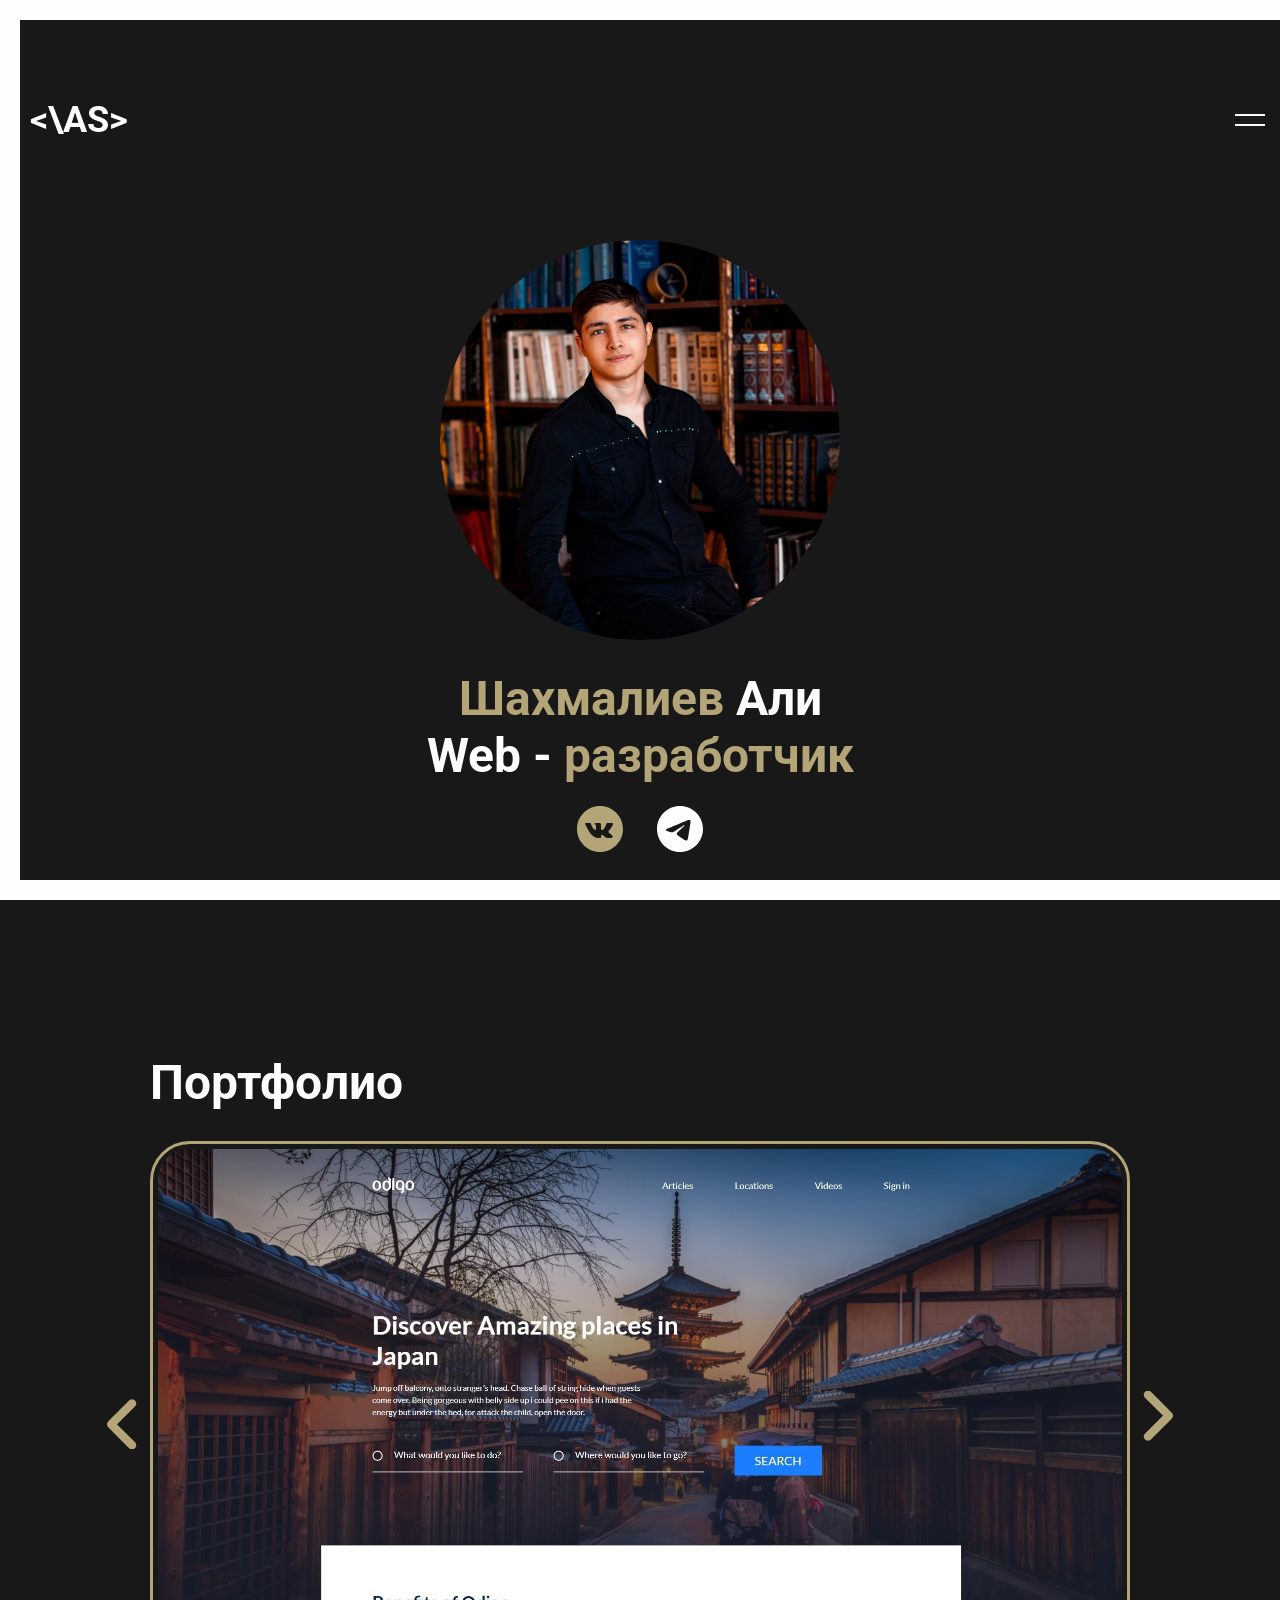
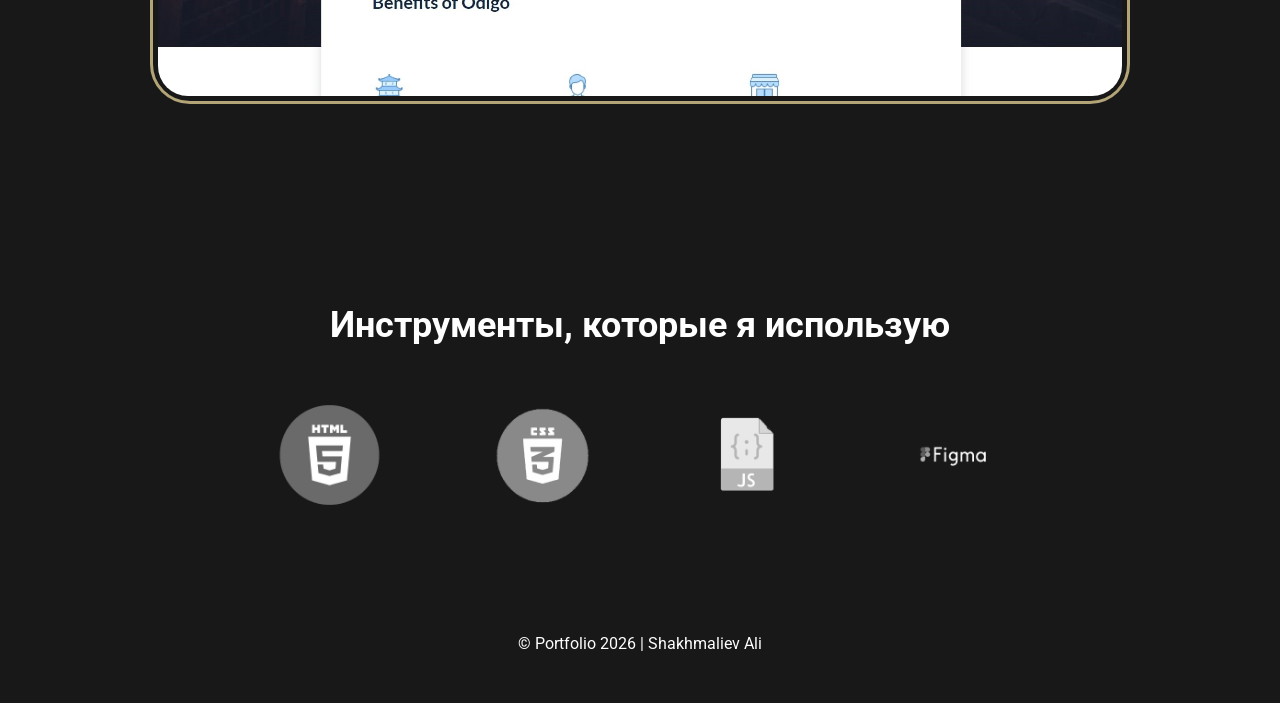
==== index.html @ fecad97c "4 may" ====
<!DOCTYPE html>
<html lang="en">
<head>
    <meta charset="UTF-8">
    <meta http-equiv="X-UA-Compatible" content="IE=edge">
    <meta name="viewport" content="width=device-width, initial-scale=1.0">
    <link rel="preconnect" href="https://fonts.googleapis.com">
    <link rel="preconnect" href="https://fonts.gstatic.com" crossorigin>
    <link href="https://fonts.googleapis.com/css2?family=Roboto:wght@400;500;700;900&display=swap" rel="stylesheet">
    <link rel="stylesheet" href="css/reset.css">
    <link rel="stylesheet" href="css/slick.css">
    <link rel="stylesheet" href="css/style.css">
    <title>Портфолио</title>
</head>
<body>

    <div class="top-line"></div>
    <div class="bottom-line"></div>
    <div class="left-line"></div>

    <header class="header" id="header">
        <div class="container-header">
            <div class="header__inner">
                <div class="logo">
                    <span><\AS></span>
                </div>
                <div class="header__menu-burger">
                    <div class="menu">
                        <ul class="menu__list">
                            <li class="menu__item"><a href="#header" class="menu__link">Главная</a></li>
                            <li class="menu__item"><a href="#portfolio" class="menu__link">Портфолио</a></li>
                            <li class="menu__item"><a href="#tools" class="menu__link">Инструменты</a></li>
                        </ul>
                    </div>
                    <div class="burger">
                        <div class="burger__spans">
                            <span></span>
                            <span></span>
                        </div>
                    </div>
                </div>
            </div>
        </div>
    </header>

    <main>
        <section class="home block" id="home">
            <div class="container">
                <div class="home__inner">
                    <div class="home__photo">
                        <img src="image/my-photo.jpg" alt="">
                    </div>
                    <h1 class="home__name"><span>Шахмалиев</span> Али</h1>
                    <h1 class="home__text">Web - <span>разработчик</span></h1>
                    <div class="home__contacts">
                        <a href="https://vk.com/ali1266" target="_blank" class="home__contacts-img">
                            <img src="image/vk.svg" alt="">
                        </a>
                        <a href="https://t.me/hunter1266" target="_blank" class="home__contacts-img">
                            <img src="image/telegram.svg" alt="">
                        </a>
                    </div>
                </div>
            </div>
        </section>

        <section class="portfolio block" id="portfolio">
            <div class="container">
                <h2 class="portfolio__title title">Портфолио</h2>
                <div class="portfolio__inner">
                    <a href="https://ali1266.github.io/website_1/" target="_blank" class="portfolio__card">
                        <img src="image/1.jpg" alt="">
                    </a>
                    <a href="https://ali1266.github.io/website_10/" target="_blank" class="portfolio__card">
                        <img src="image/2.jpg" alt="">
                    </a>
                    <a href="https://ali1266.github.io/website_9/" target="_blank" class="portfolio__card">
                        <img src="image/3.jpg" alt="">
                    </a>
                    <a href="https://ali1266.github.io/website_8/" target="_blank" class="portfolio__card">
                        <img src="image/4.jpg" alt="">
                    </a>
                    <a href="https://ali1266.github.io/website_7/" target="_blank" class="portfolio__card">
                        <img src="image/5.jpg" alt="">
                    </a>
                    <a href="https://ali1266.github.io/website_11/" target="_blank" class="portfolio__card">
                        <img src="image/6.jpg" alt="">
                    </a>
                    <a href="https://ali1266.github.io/website_2/" target="_blank" class="portfolio__card">
                        <img src="image/7.jpg" alt="">
                    </a>
                    <a href="https://ali1266.github.io/website_3/" target="_blank" class="portfolio__card">
                        <img src="image/8.jpg" alt="">
                    </a>
                </div>
            </div>
        </section>

        <section class="tools" id="tools">
            <div class="container">
                <div class="tools__inner">
                    <h2 class="tools__title">Инструменты, которые я использую</h2>
                    <div class="tools__items">
                        <img src="image/html.png" alt="">
                        <img src="image/css.png" alt="">
                        <img src="image/js.png" alt="">
                        <img src="image/figma.png" alt="">
                        <img src="image/vscode.png" alt="">
                    </div>
                </div>
            </div>
        </section>
    </main>
    
    <footer class="footer">
        <div class="container">
            <p class="footer__text">
                © Portfolio <span class="year"></span> | Shakhmaliev Ali
            </p>
        </div>
    </footer>
    
    <script src="https://ajax.googleapis.com/ajax/libs/jquery/3.6.4/jquery.min.js"></script>
    <script src="js/slick.min.js"></script>
    <script src="js/script.js"></script>
</body>
</html>
---- css/style.css ----
:root{
    --background-color: #181818;
    --color: #fefefe;
    --color-hover: #b3a577;
}

body::-webkit-scrollbar {
    width: 20px;               /* ширина всей полосы прокрутки */
  }
  
body::-webkit-scrollbar-track {
    background: var(--color);        /* цвет зоны отслеживания */
}

body::-webkit-scrollbar-thumb {
    background-color: var(--background-color);    /* цвет бегунка */
    border-radius: 20px;       /* округлось бегунка */
    border: 9px solid var(--color);      /* отступ вокруг бегунка */
    border-top: 20px solid var(--color);
    border-bottom: 20px solid var(--color);
}

body{
    font-family: 'Roboto', sans-serif;
    background-color: var(--background-color);
    color: var(--color);
}

a{
    color: inherit;
}

.container{
    max-width: 1000px;
    padding: 0 10px;
    margin: 0 auto;
}

.container-header{
    max-width: 1670px;
    padding: 0 10px;
    margin: 0 auto;
}

.top-line{
    position: fixed;
    width: 100%;
    height: 20px;
    background-color: var(--color);
    top: 0;
    z-index: 999;
}

.bottom-line{
    position: fixed;
    width: 100%;
    height: 20px;
    background-color: var(--color);
    bottom: 0;
    z-index: 999;
}

.left-line{
    position: fixed;
    width: 20px;
    height: 100%;
    background-color: var(--color);
    left: 0;
    z-index: 999;
}

.header{
    padding-top: 80px;
}

.header__inner{
    position: fixed;
    display: flex;
    justify-content: space-between;
    align-items: center;
    width: 100%;
    max-width: inherit;
}

.logo span{
    font-size: 36px;
    font-weight: bold;
    color: var(--color);
    cursor: pointer;
    padding: 20px;
    transition: all .3s;
}

.logo span:hover{
    color: var(--color-hover);
}

.header__menu-burger{
    display: flex;
    align-items: center;
}

.menu{
    overflow: hidden;
}

.menu__list{
    display: flex;
    align-items: center;
    transition: all .3s;
    transform: translateX(100%);
}

.menu .menu__list-active{
    visibility: visible;
    transform: translateX(0);
}

.menu__link{
    font-size: 20px;
    text-transform: uppercase;
    font-weight: bold;
    transition: all .3s;
    padding: 20px 15px;
}

.menu__link:hover {
    color: var(--color-hover);
}

.active {
    color: var(--color-hover);
}

.burger{
    padding: 34px 25px;
    cursor: pointer;
}

.burger:hover span{
    background-color: var(--color-hover);
}

.burger-line-first{
    transform: translate(6px, -5px) rotate(45deg);
    transform-origin: left top;
    background-color: var(--color-hover)!important;
}

.burger-line-last{
    transform: translate(-3px, -16px) rotate(-45deg); 
    transform-origin: right bottom;
    background-color: var(--color-hover)!important;
}

.burger__spans{
    display: flex;
    flex-direction: column;
    justify-content: space-between;
    width: 30px;
    height: 12px;
}

.burger span{
    display: block;
    width: 30px;
    height: 2px;
    background-color: var(--color);
    transition: all .3s;
}

.home__inner{
    display: flex;
    flex-direction: column;
    align-items: center;
}

.home__photo{
    margin-top: 160px;
    margin-bottom: 30px;
    width: 400px;
    height: 400px;
    overflow: hidden;
    border-radius: 50%;
}

.home__photo img{
    width: 400px;
    height: 400px;
    border-radius: 50%;
    object-fit: cover;
    transition: all .3s;
}

.home__photo img:hover{
    transform: scale(1.1);
}

.home__name{
    font-size: 48px;
    font-weight: bold;
}

.home__text{
    font-size: 48px;
    font-weight: bold;
}

.home__text span,
.home__name span{
    color: var(--color-hover);
}

.home__contacts{
    display: flex;
    gap: 30px;
    margin-top: 20px;
}

.portfolio{
    padding-top: 200px;
}

.title{
    font-size: 48px;
    font-weight: 700;
    margin-bottom: 30px;
    color: var(--color);
}

.portfolio__inner{
    display: flex;
    flex-wrap: wrap;
    border: solid 3px var(--color-hover);
    border-radius: 40px;
    padding: 5px;
}

.portfolio__card{
    border-radius: 30px;
    overflow: hidden;
}

.slick-dots{
    font-size: 0;
}

.slick-arrow{
    font-size: 0;
}

.portfolio__inner .slick-next{
    position: absolute;
    right: -50px;
    top: 45%;
    transform: translateY(-50%);
    transform: rotate(-90deg);
    background: url(../image/arrow.svg);
    background-repeat: no-repeat;
    width: 58px;
    height: 50px;
}

.portfolio__inner .slick-prev{
    position: absolute;
    left: -50px;
    top: 45%;
    transform: translateY(-50%);
    transform: rotate(90deg);
    background: url(../image/arrow.svg);
    background-repeat: no-repeat;
    width: 58px;
    height: 50px;
}

.tools{
    padding-top: 200px;
    padding-bottom: 100px;
}

.tools__inner{
    display: flex;
    flex-direction: column;
    align-items: center;
}

.tools__title{
    font-size: 36px;
    font-weight: 700;
    margin-bottom: 30px;
    color: var(--color);
}

.tools__items{
    max-width: 828px;
}

.tools__items img{
    max-width: 207px;
    filter: grayscale(1);
    transition: all .8s;
}

.tools__items img:hover{
    filter: grayscale(0);
}

.footer{
    padding-bottom: 50px;
    margin: 0 a;
}

.footer__text{
    text-align: center;
}
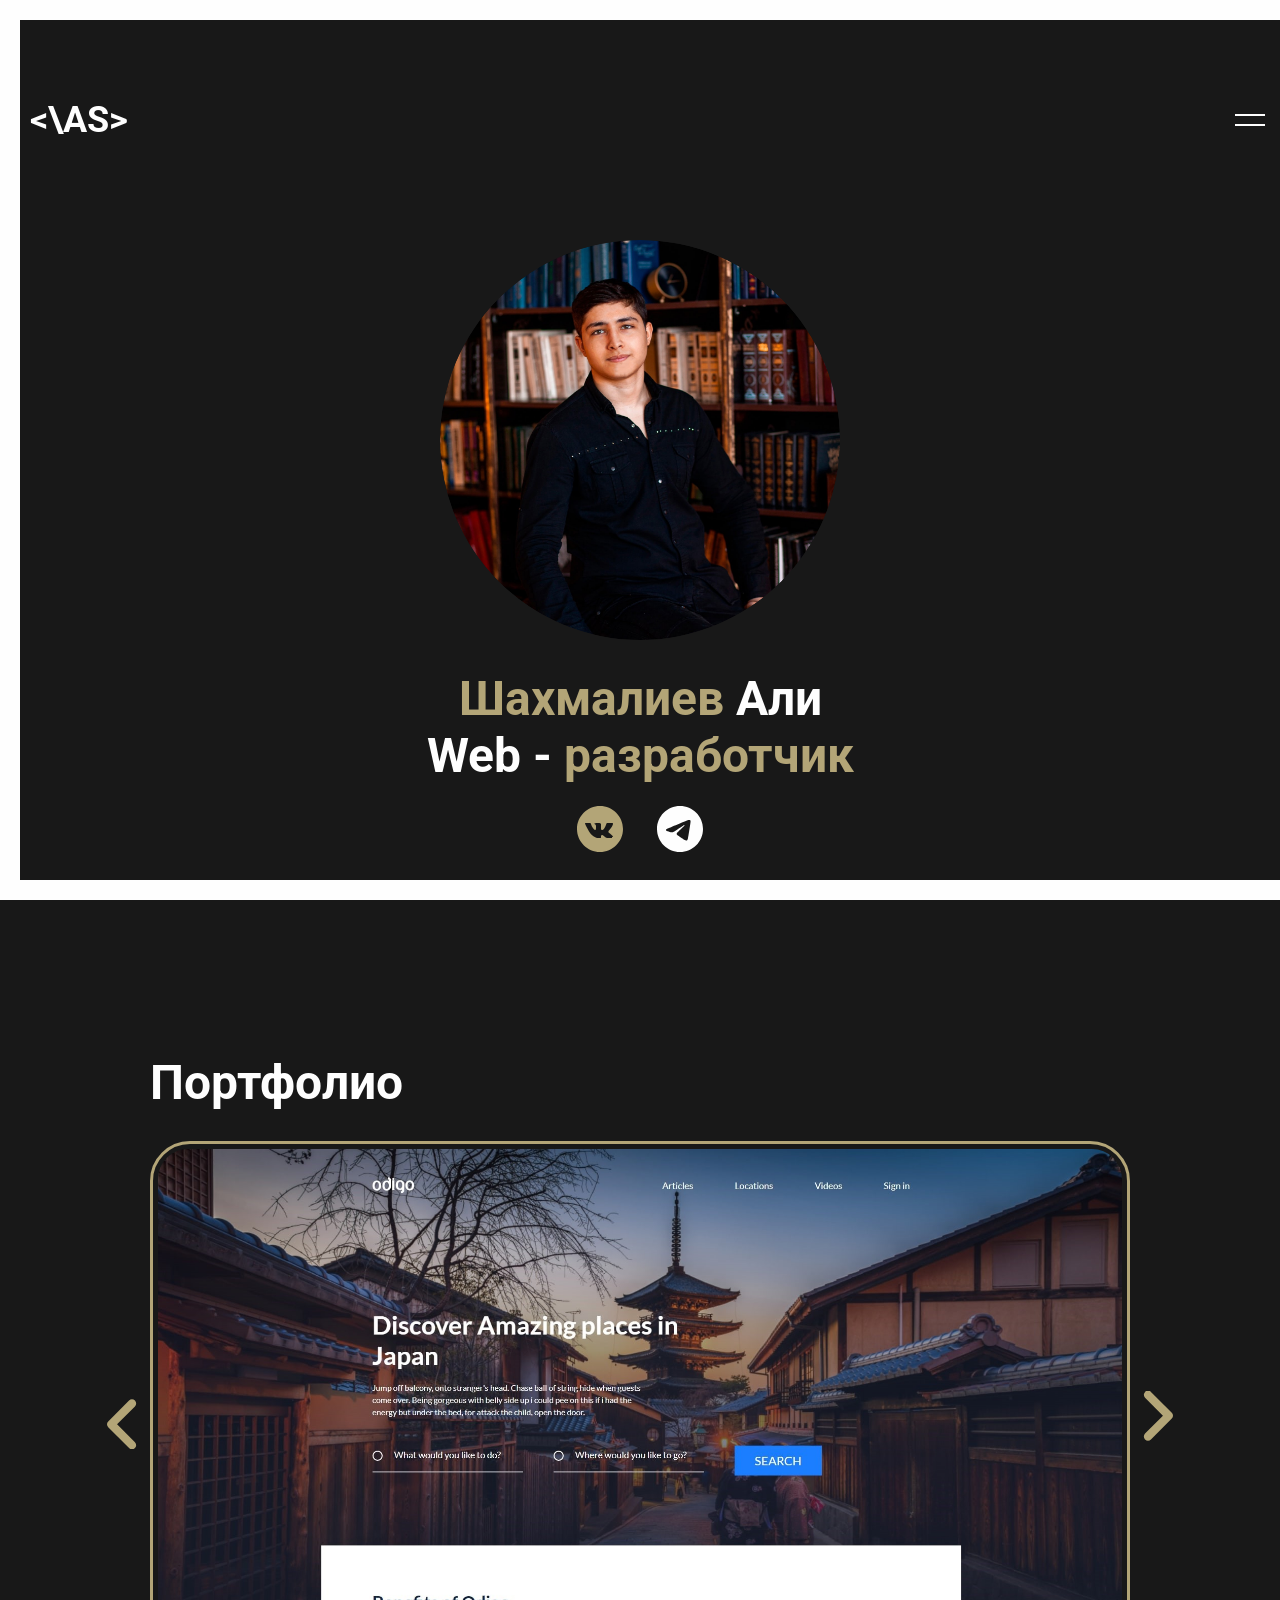
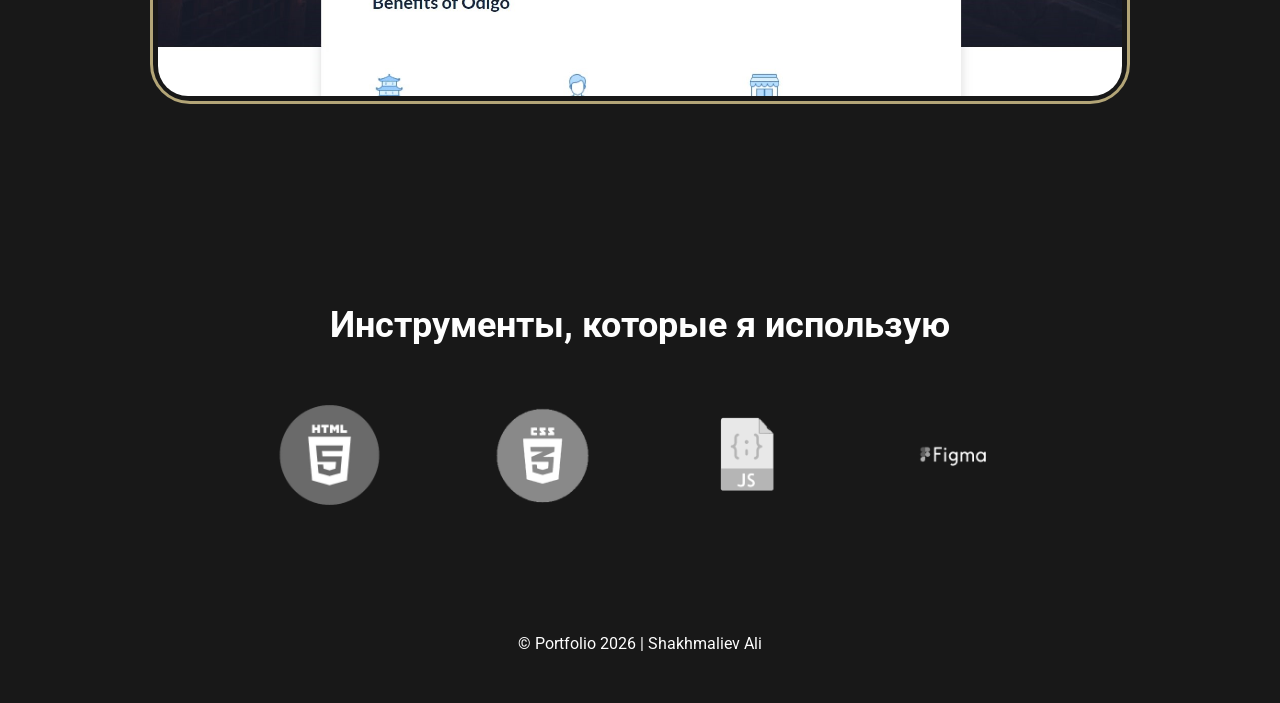
==== commit 78221265: "-_-" ====
--- a/index.html
+++ b/index.html
@@ -27,7 +27,7 @@
                 <div class="header__menu-burger">
                     <div class="menu">
                         <ul class="menu__list">
-                            <li class="menu__item"><a href="#header" class="menu__link">Главная</a></li>
+                            <li class="menu__item"><a href="#home" class="menu__link">Главная</a></li>
                             <li class="menu__item"><a href="#portfolio" class="menu__link">Портфолио</a></li>
                             <li class="menu__item"><a href="#tools" class="menu__link">Инструменты</a></li>
                         </ul>
--- a/css/style.css
+++ b/css/style.css
@@ -80,6 +80,7 @@
     align-items: center;
     width: 100%;
     max-width: inherit;
+    z-index: 999;
 }
 
 .logo span{
@@ -292,7 +293,7 @@
 }
 
 .tools__items{
-    max-width: 828px;
+    max-width: calc(207px * 4);
 }
 
 .tools__items img{
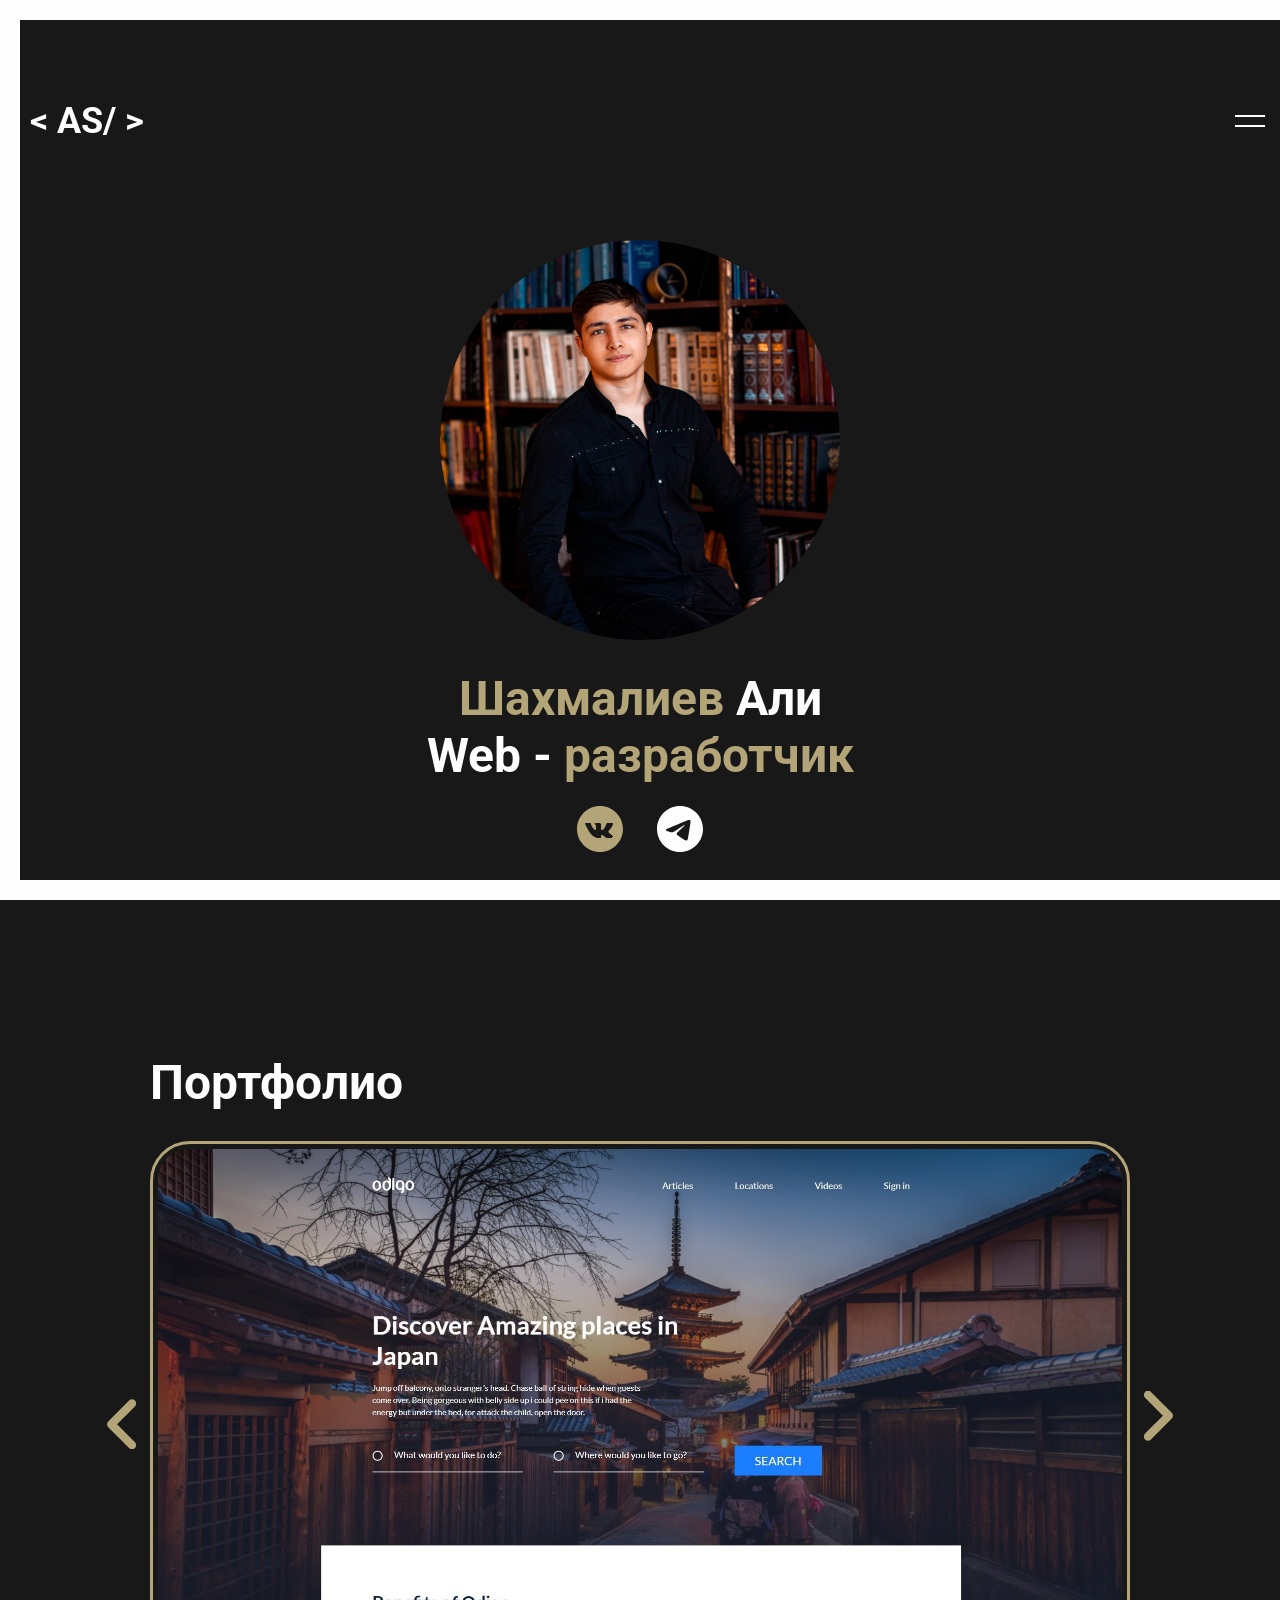
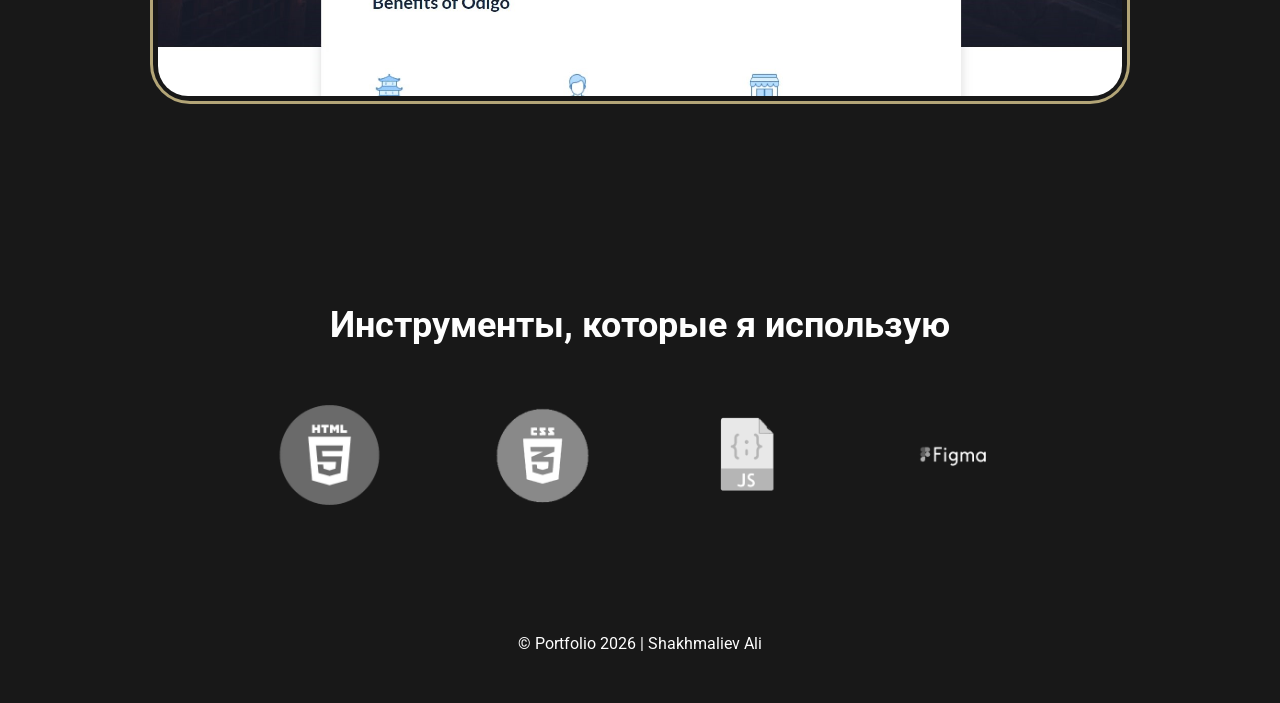
==== commit 3315d77b: "-_-" ====
--- a/index.html
+++ b/index.html
@@ -22,7 +22,7 @@
         <div class="container-header">
             <div class="header__inner">
                 <div class="logo">
-                    <span><\AS></span>
+                    <a href="#header">< AS/ ></AS></a>
                 </div>
                 <div class="header__menu-burger">
                     <div class="menu">
--- a/css/style.css
+++ b/css/style.css
@@ -83,7 +83,7 @@
     z-index: 999;
 }
 
-.logo span{
+.logo{
     font-size: 36px;
     font-weight: bold;
     color: var(--color);
@@ -92,7 +92,7 @@
     transition: all .3s;
 }
 
-.logo span:hover{
+.logo:hover{
     color: var(--color-hover);
 }
 
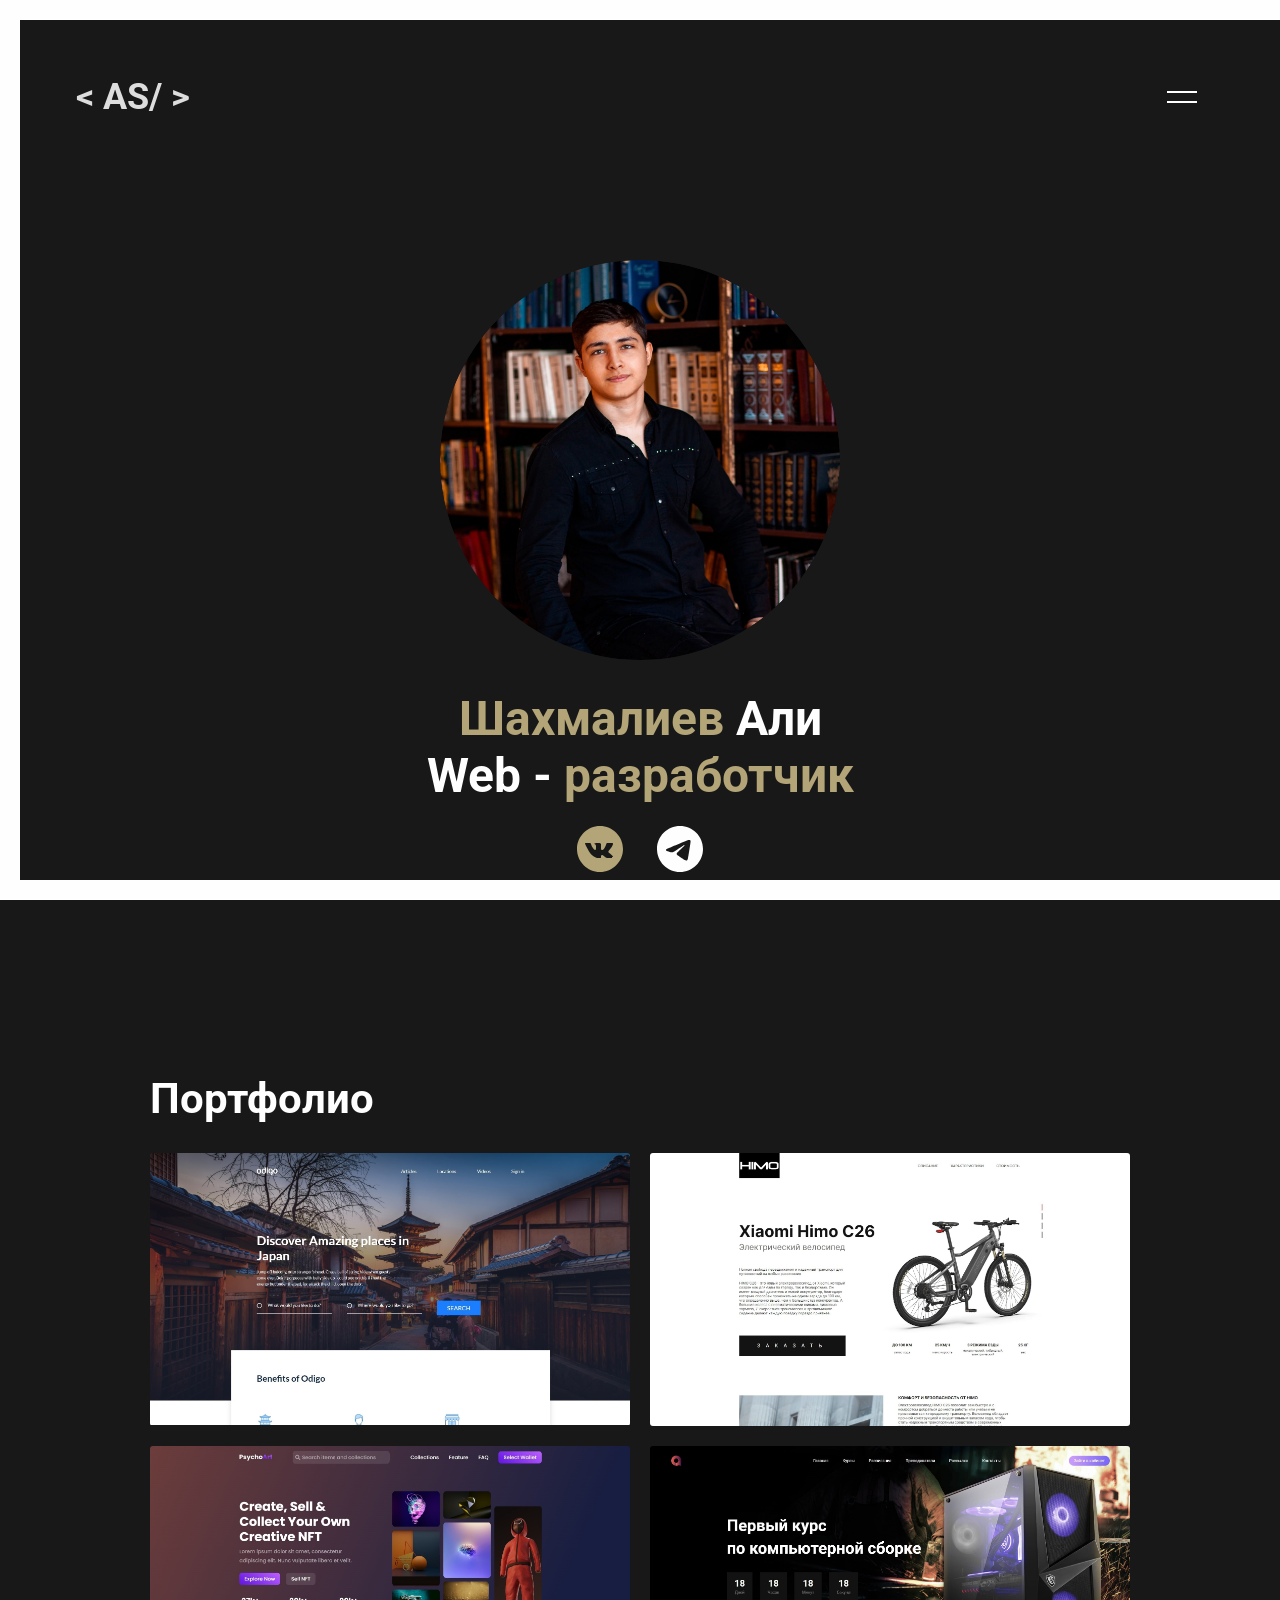
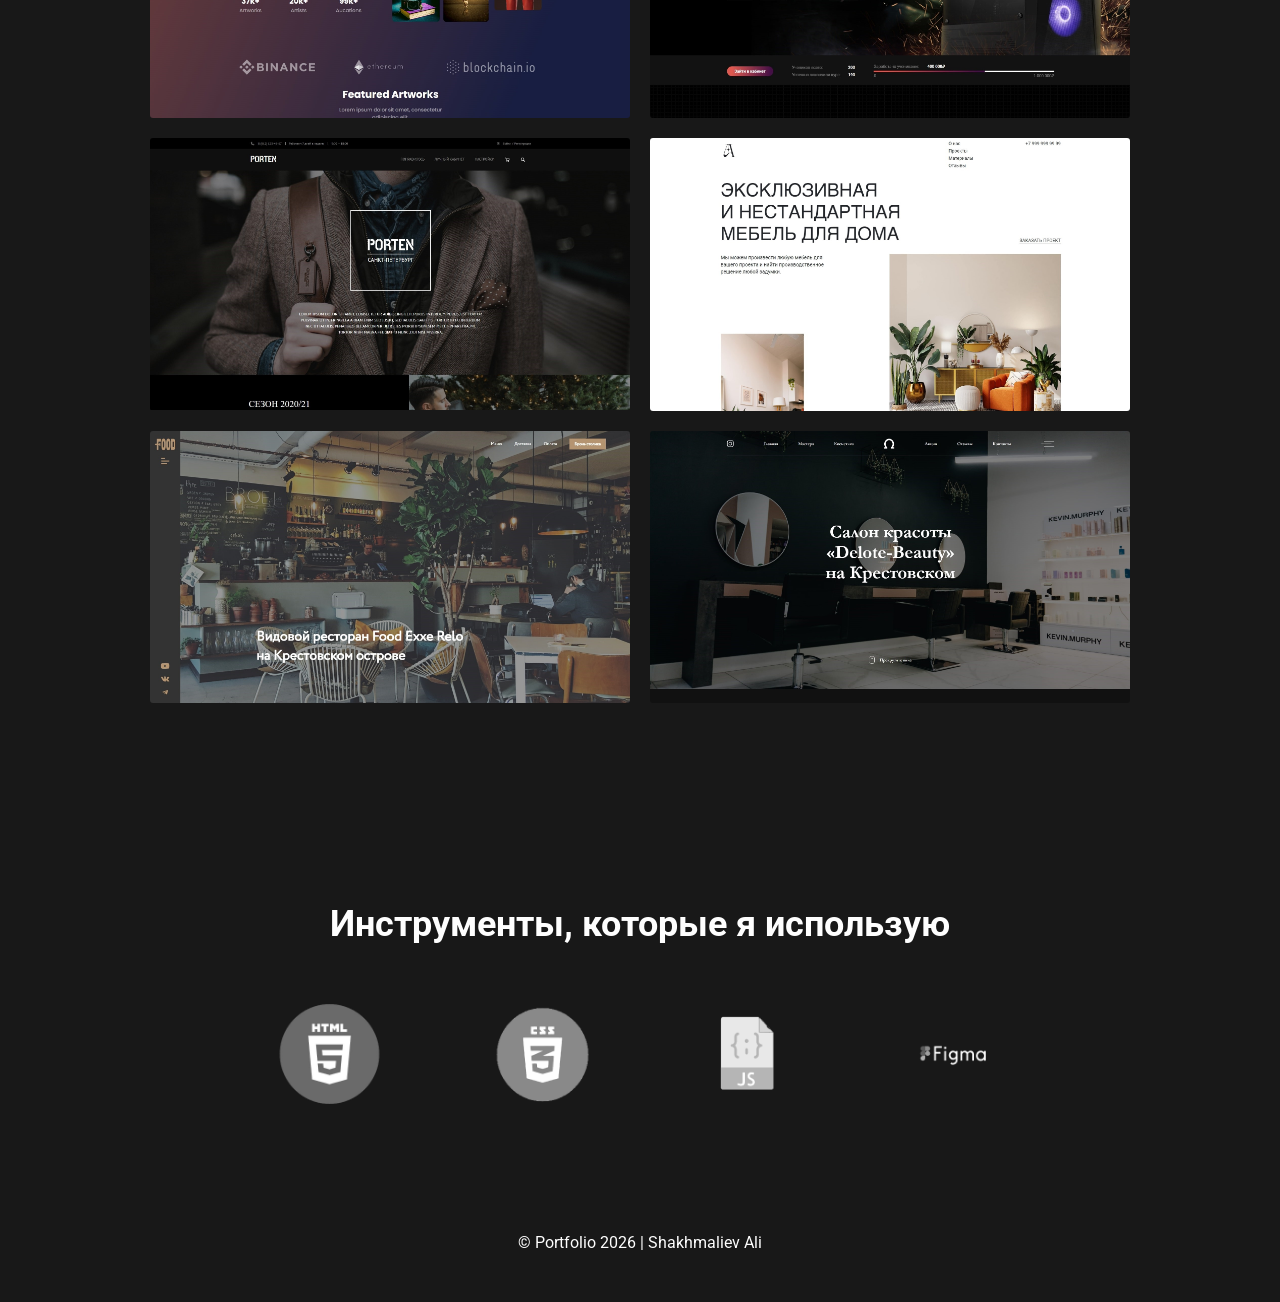
==== commit ce230fd6: "-_-" ====
--- a/index.html
+++ b/index.html
@@ -19,24 +19,22 @@
     <div class="left-line"></div>
 
     <header class="header" id="header">
-        <div class="container-header">
-            <div class="header__inner">
-                <div class="logo">
-                    <a href="#header">< AS/ ></AS></a>
+        <div class="header__inner">
+            <div class="logo">
+                <a href="#header">< AS/ ></AS></a>
+            </div>
+            <div class="header__menu-burger">
+                <div class="menu">
+                    <ul class="menu__list">
+                        <li class="menu__item"><a href="#home" class="menu__link">Главная</a></li>
+                        <li class="menu__item"><a href="#portfolio" class="menu__link">Портфолио</a></li>
+                        <li class="menu__item"><a href="#tools" class="menu__link">Инструменты</a></li>
+                    </ul>
                 </div>
-                <div class="header__menu-burger">
-                    <div class="menu">
-                        <ul class="menu__list">
-                            <li class="menu__item"><a href="#home" class="menu__link">Главная</a></li>
-                            <li class="menu__item"><a href="#portfolio" class="menu__link">Портфолио</a></li>
-                            <li class="menu__item"><a href="#tools" class="menu__link">Инструменты</a></li>
-                        </ul>
-                    </div>
-                    <div class="burger">
-                        <div class="burger__spans">
-                            <span></span>
-                            <span></span>
-                        </div>
+                <div class="burger">
+                    <div class="burger__spans">
+                        <span></span>
+                        <span></span>
                     </div>
                 </div>
             </div>
--- a/css/style.css
+++ b/css/style.css
@@ -36,12 +36,6 @@
     margin: 0 auto;
 }
 
-.container-header{
-    max-width: 1670px;
-    padding: 0 10px;
-    margin: 0 auto;
-}
-
 .top-line{
     position: fixed;
     width: 100%;
@@ -69,27 +63,24 @@
     z-index: 999;
 }
 
-.header{
-    padding-top: 80px;
-}
-
 .header__inner{
     position: fixed;
     display: flex;
     justify-content: space-between;
     align-items: center;
+    z-index: 999;
     width: 100%;
-    max-width: inherit;
-    z-index: 999;
+    padding: 4% 4% 0 4%;
 }
 
 .logo{
     font-size: 36px;
     font-weight: bold;
-    color: var(--color);
+    color: #dddddd;
     cursor: pointer;
-    padding: 20px;
-    transition: all .3s;
+    padding: 25px;
+    transition: all .3s;
+    white-space: nowrap;
 }
 
 .logo:hover{
@@ -123,6 +114,7 @@
     font-weight: bold;
     transition: all .3s;
     padding: 20px 15px;
+    display: block;
 }
 
 .menu__link:hover {
@@ -134,8 +126,11 @@
 }
 
 .burger{
+    position: relative;
     padding: 34px 25px;
     cursor: pointer;
+    margin-right: 7px;
+    z-index: 999;
 }
 
 .burger:hover span{
@@ -177,7 +172,7 @@
 }
 
 .home__photo{
-    margin-top: 160px;
+    margin-top: 260px;
     margin-bottom: 30px;
     width: 400px;
     height: 400px;
@@ -197,14 +192,10 @@
     transform: scale(1.1);
 }
 
-.home__name{
+.home__name,
+.home__text{
+    font-weight: bold;
     font-size: 48px;
-    font-weight: bold;
-}
-
-.home__text{
-    font-size: 48px;
-    font-weight: bold;
 }
 
 .home__text span,
@@ -223,23 +214,35 @@
 }
 
 .title{
-    font-size: 48px;
+    font-size: 42px;
     font-weight: 700;
     margin-bottom: 30px;
     color: var(--color);
 }
 
 .portfolio__inner{
-    display: flex;
-    flex-wrap: wrap;
-    border: solid 3px var(--color-hover);
-    border-radius: 40px;
-    padding: 5px;
+    display: grid;
+    grid-template-columns: repeat(auto-fit, minmax(340px, 1fr));
+    gap: 20px;
 }
 
 .portfolio__card{
-    border-radius: 30px;
+    position: relative;
+    border-radius: 3px;
     overflow: hidden;
+}
+
+.portfolio__card:hover .portfolio__card::before{
+    width: 90%;
+}
+
+.portfolio__card img{
+    transition: transform 3s;
+}
+
+.portfolio__card:hover img{
+    transform: scale(1.2) rotate(5deg);
+    filter: blur(1px);
 }
 
 .slick-dots{
@@ -248,30 +251,6 @@
 
 .slick-arrow{
     font-size: 0;
-}
-
-.portfolio__inner .slick-next{
-    position: absolute;
-    right: -50px;
-    top: 45%;
-    transform: translateY(-50%);
-    transform: rotate(-90deg);
-    background: url(../image/arrow.svg);
-    background-repeat: no-repeat;
-    width: 58px;
-    height: 50px;
-}
-
-.portfolio__inner .slick-prev{
-    position: absolute;
-    left: -50px;
-    top: 45%;
-    transform: translateY(-50%);
-    transform: rotate(90deg);
-    background: url(../image/arrow.svg);
-    background-repeat: no-repeat;
-    width: 58px;
-    height: 50px;
 }
 
 .tools{
@@ -290,6 +269,7 @@
     font-weight: 700;
     margin-bottom: 30px;
     color: var(--color);
+    text-align: center;
 }
 
 .tools__items{
@@ -313,4 +293,89 @@
 
 .footer__text{
     text-align: center;
+}
+
+@media (max-width: 1120px){
+    .top-line,
+    .bottom-line,
+    .left-line{
+        display: none;
+    }
+    .header__inner{
+        padding: 0;
+    }
+    .footer{
+        padding-bottom: 20px;
+    }
+    .home__photo{
+        margin-top: 160px;
+    }
+    .portfolio,
+    .tools{
+        padding-top: 120px;
+    }
+}
+
+@media (max-width: 828px){
+    .tools__items{
+        max-width: calc(207px * 3);
+    }
+    .burger{
+        margin-left: 100px;
+    }
+    .menu__list{
+        position: absolute;
+        display: flex;
+        flex-direction: column;
+        transition: all .2s;
+        height: 100vh;
+        width: 100%;
+        background-color: var(--color);
+        color: var(--background-color);
+        align-items: flex-start;
+        top: 0;
+        padding-top: 100px;
+    }
+    .menu{
+        overflow: visible;
+    }
+    .menu__link{
+        padding-right: 100px;
+    }
+}
+
+@media (max-width: 621px){
+    .tools__items{
+        max-width: calc(207px * 2);
+    }
+    .home__photo img,
+    .home__photo{
+        width: 280px;
+        height: 280px;
+    }
+    .portfolio__inner{
+        grid-template-columns: repeat(auto-fit, minmax(300px, 1fr));
+    }
+    .home__name, .home__text{
+        font-size: 33px;
+    }
+    .home__contacts-img{
+        width: 40px;
+    }
+    .title{
+        font-size: 30px;
+    }
+    .tools__title{
+        font-size: 24px;
+    }
+}
+
+@media (max-width: 414px){
+    .tools__items{
+        max-width: 300px;
+    }
+    .logo{
+        font-size: 32px;
+        padding: 15px;
+    }
 }
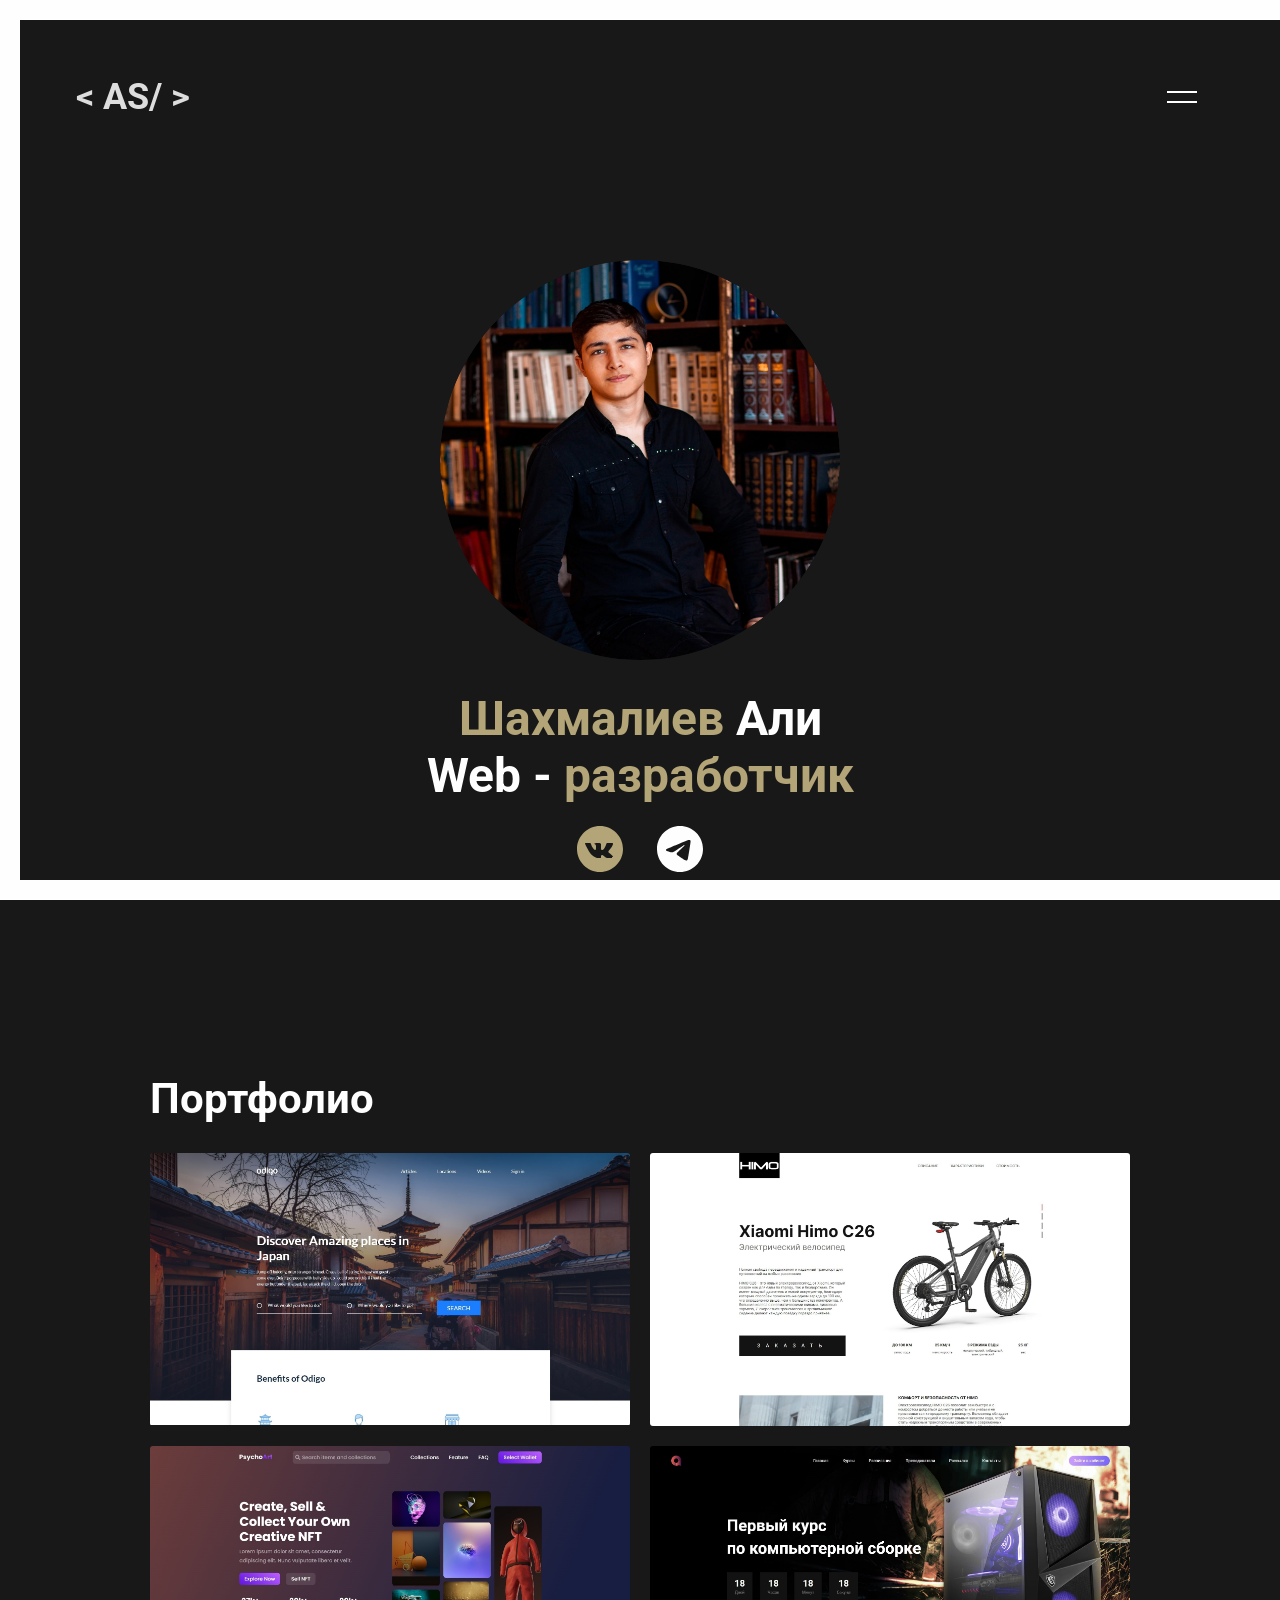
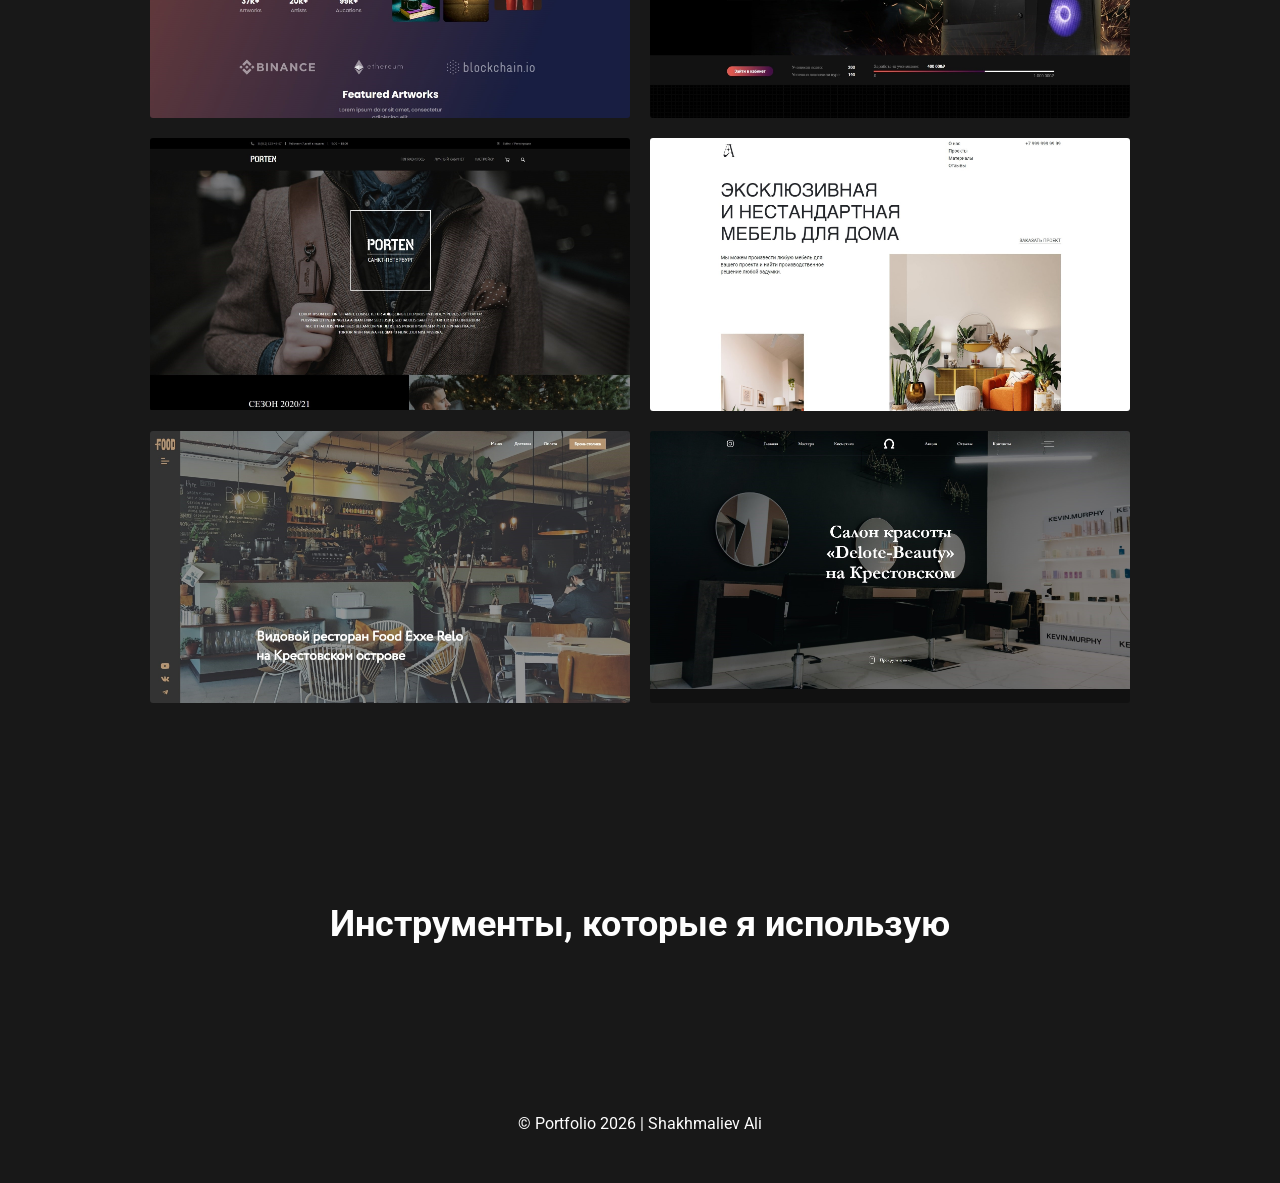
==== commit 2887b57c: "Update index.html" ====
--- a/index.html
+++ b/index.html
@@ -81,7 +81,7 @@
                     <a href="https://ali1266.github.io/website_7/" target="_blank" class="portfolio__card">
                         <img src="image/5.jpg" alt="">
                     </a>
-                    <a href="https://ali1266.github.io/website_11/" target="_blank" class="portfolio__card">
+                    <a href="https://ali1266.github.io/website_4/" target="_blank" class="portfolio__card">
                         <img src="image/6.jpg" alt="">
                     </a>
                     <a href="https://ali1266.github.io/website_2/" target="_blank" class="portfolio__card">
@@ -122,4 +122,4 @@
     <script src="js/slick.min.js"></script>
     <script src="js/script.js"></script>
 </body>
-</html>+</html>
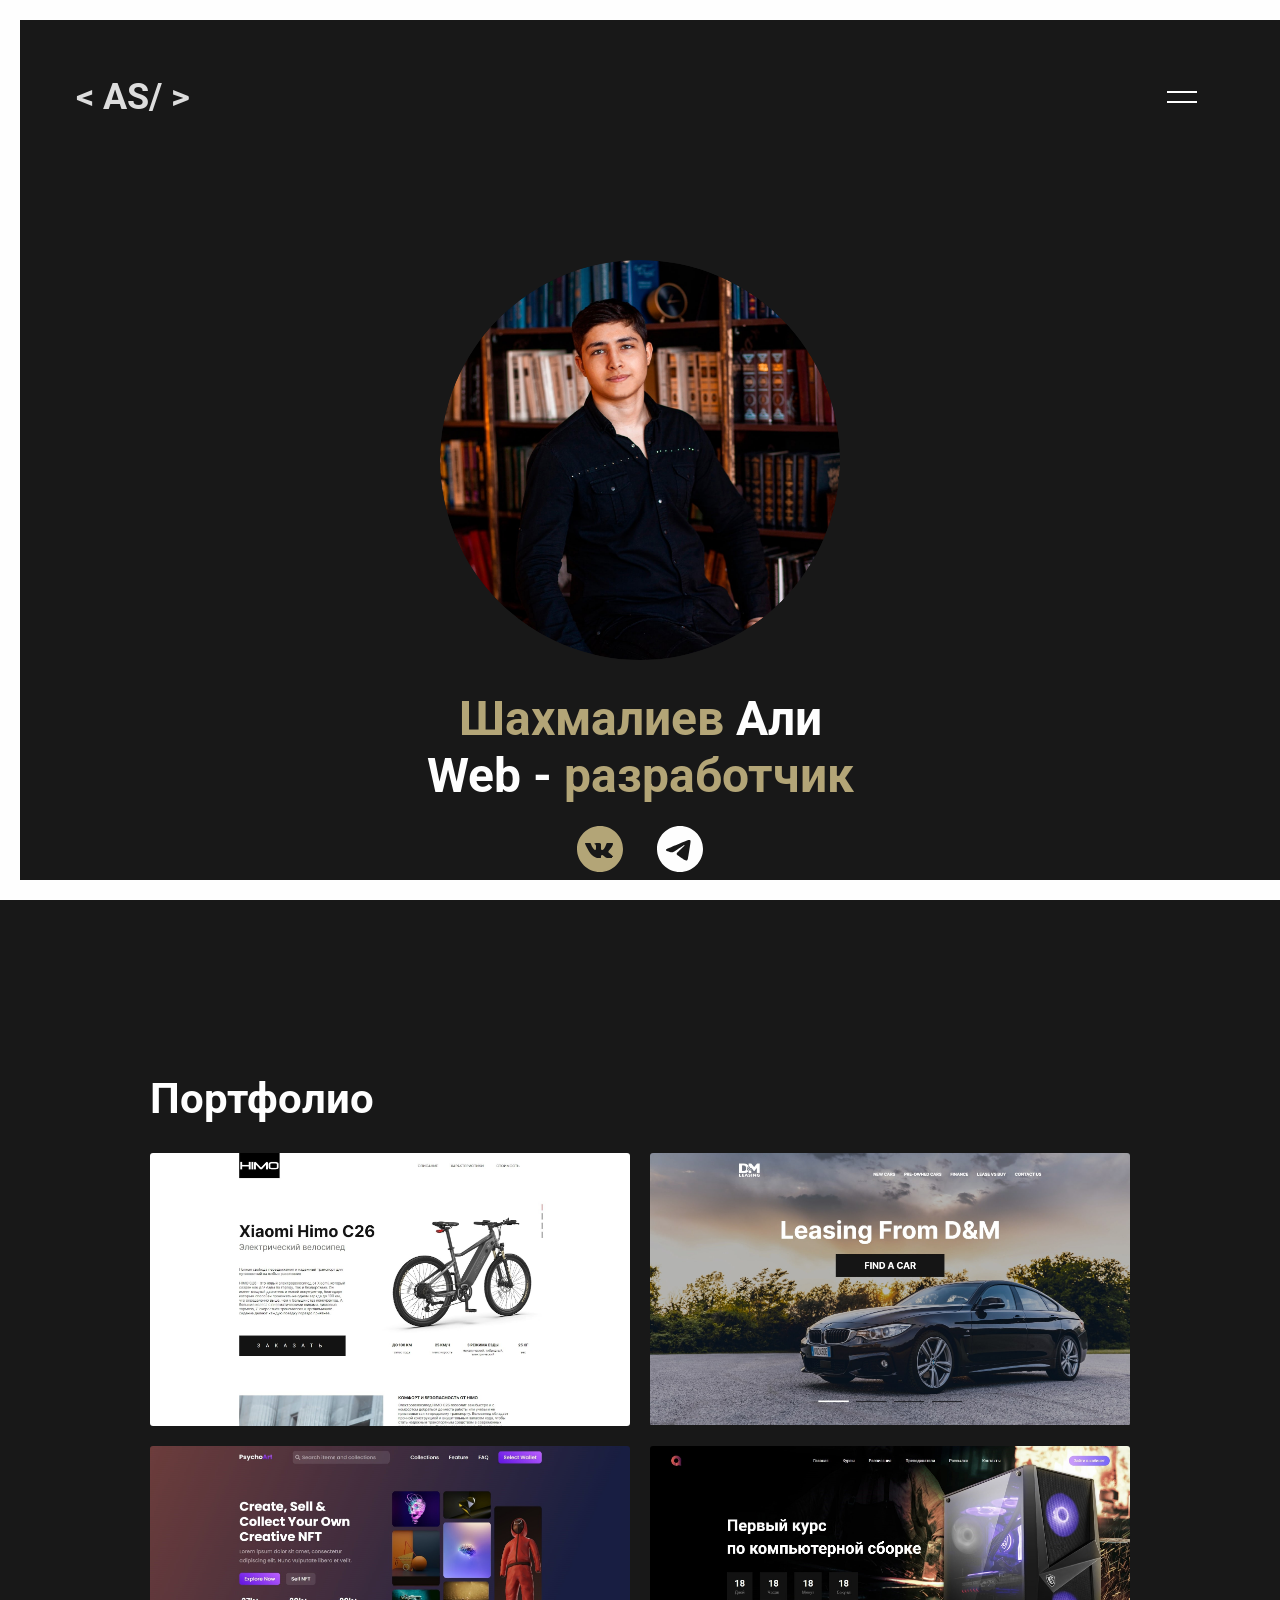
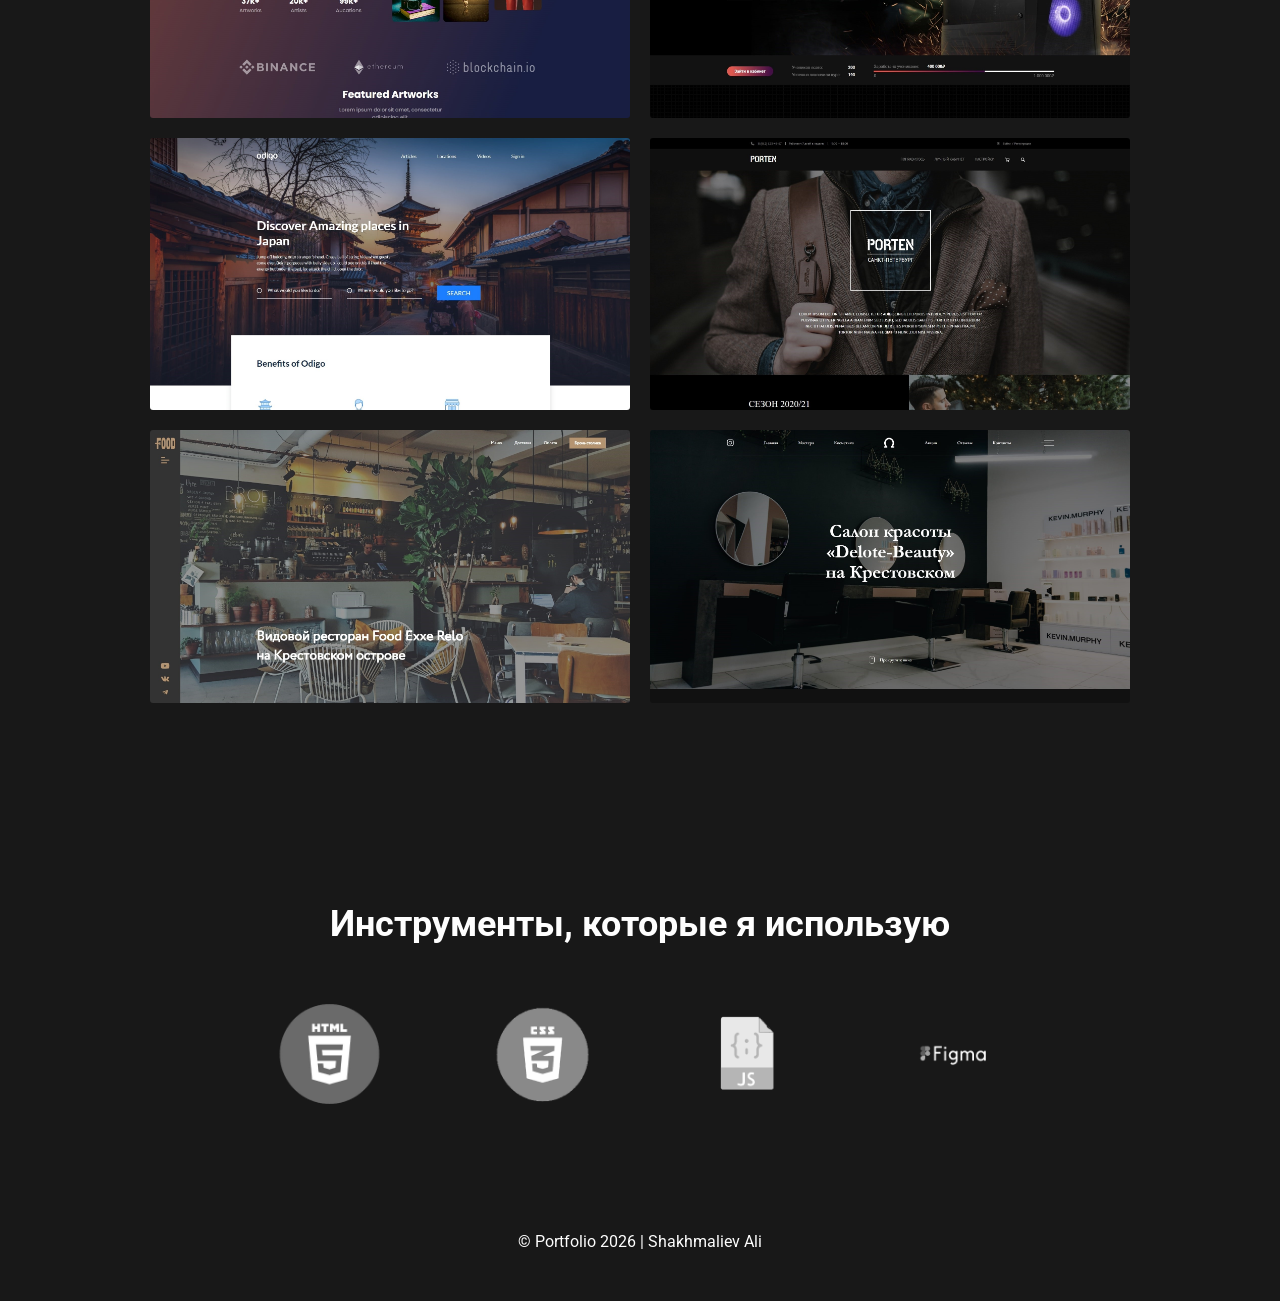
==== commit 48c6afc3: "Update index.html" ====
--- a/index.html
+++ b/index.html
@@ -66,11 +66,11 @@
             <div class="container">
                 <h2 class="portfolio__title title">Портфолио</h2>
                 <div class="portfolio__inner">
-                    <a href="https://ali1266.github.io/website_1/" target="_blank" class="portfolio__card">
-                        <img src="image/1.jpg" alt="">
-                    </a>
                     <a href="https://ali1266.github.io/website_10/" target="_blank" class="portfolio__card">
                         <img src="image/2.jpg" alt="">
+                    </a>
+                    <a href="https://ali1266.github.io/website_4/" target="_blank" class="portfolio__card">
+                        <img src="image/6.jpg" alt="">
                     </a>
                     <a href="https://ali1266.github.io/website_9/" target="_blank" class="portfolio__card">
                         <img src="image/3.jpg" alt="">
@@ -78,11 +78,11 @@
                     <a href="https://ali1266.github.io/website_8/" target="_blank" class="portfolio__card">
                         <img src="image/4.jpg" alt="">
                     </a>
+                    <a href="https://ali1266.github.io/website_1/" target="_blank" class="portfolio__card">
+                        <img src="image/1.jpg" alt="">
+                    </a>
                     <a href="https://ali1266.github.io/website_7/" target="_blank" class="portfolio__card">
                         <img src="image/5.jpg" alt="">
-                    </a>
-                    <a href="https://ali1266.github.io/website_4/" target="_blank" class="portfolio__card">
-                        <img src="image/6.jpg" alt="">
                     </a>
                     <a href="https://ali1266.github.io/website_2/" target="_blank" class="portfolio__card">
                         <img src="image/7.jpg" alt="">
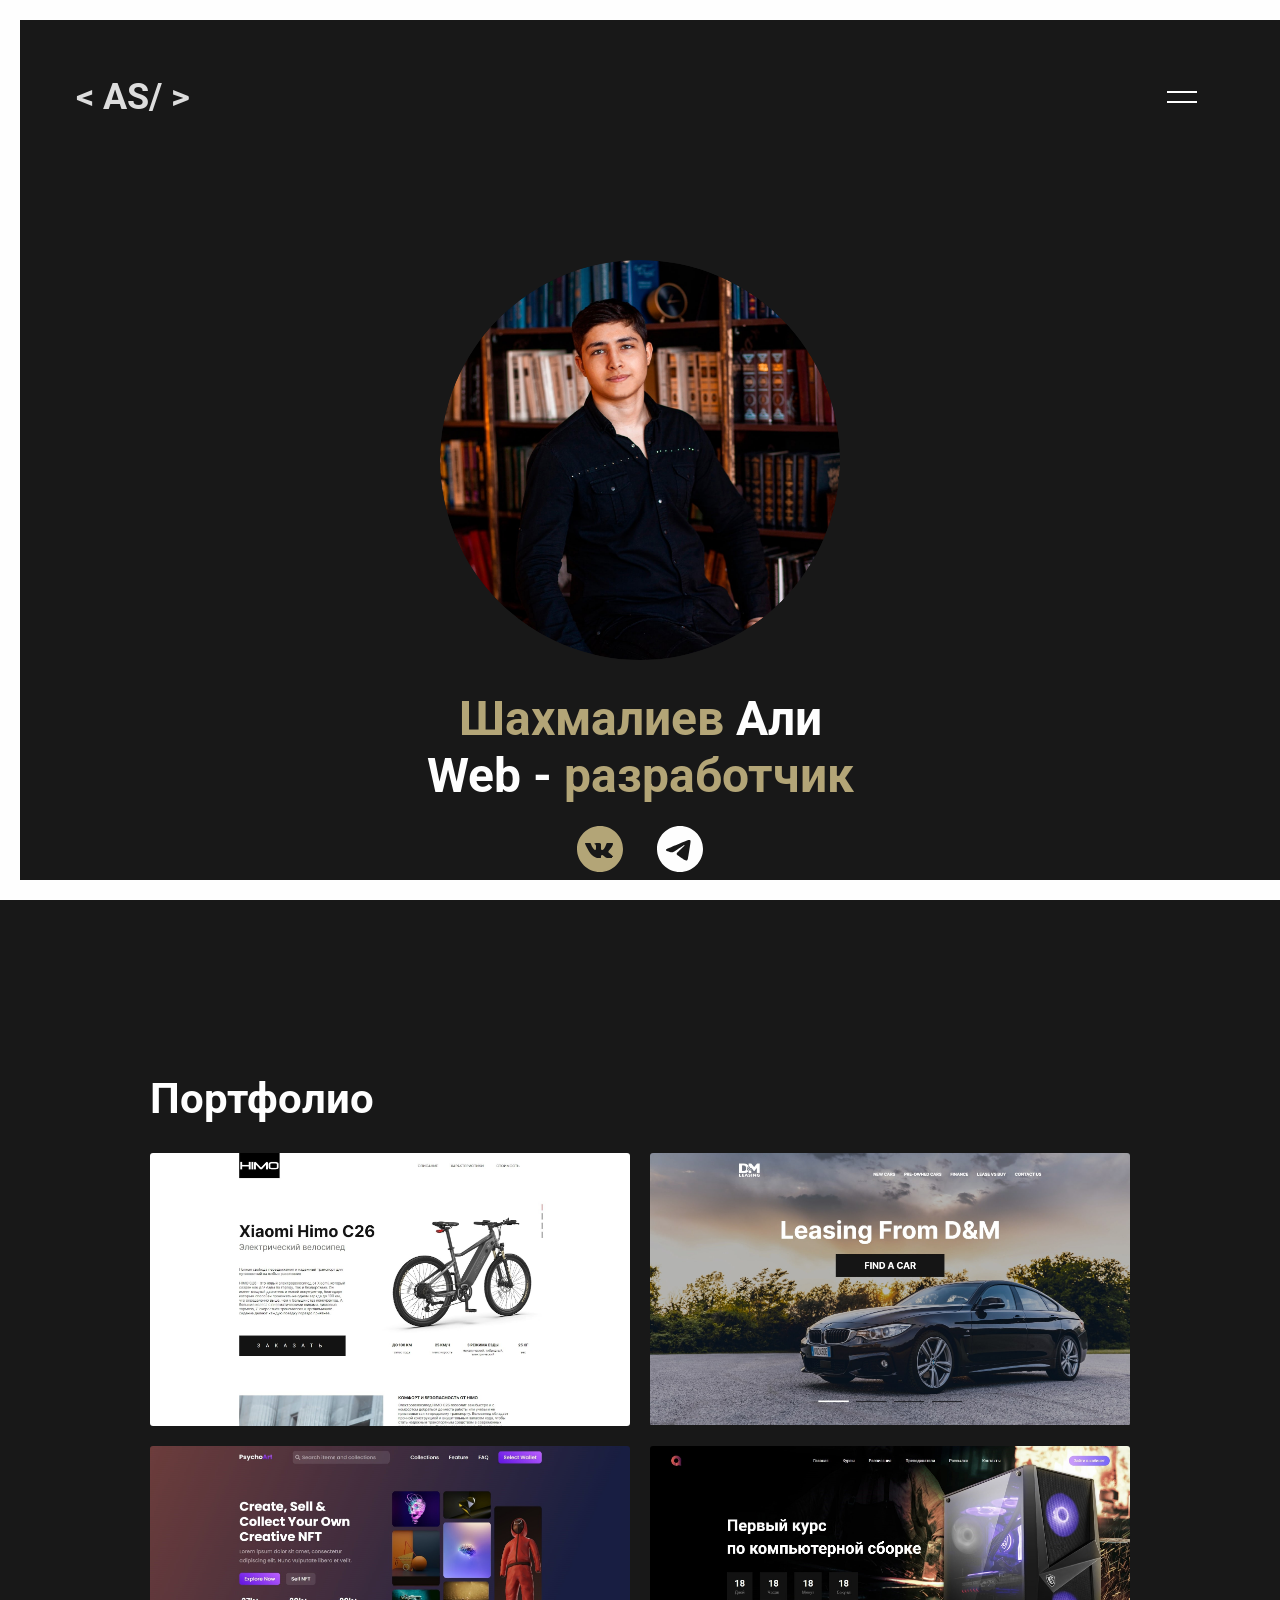
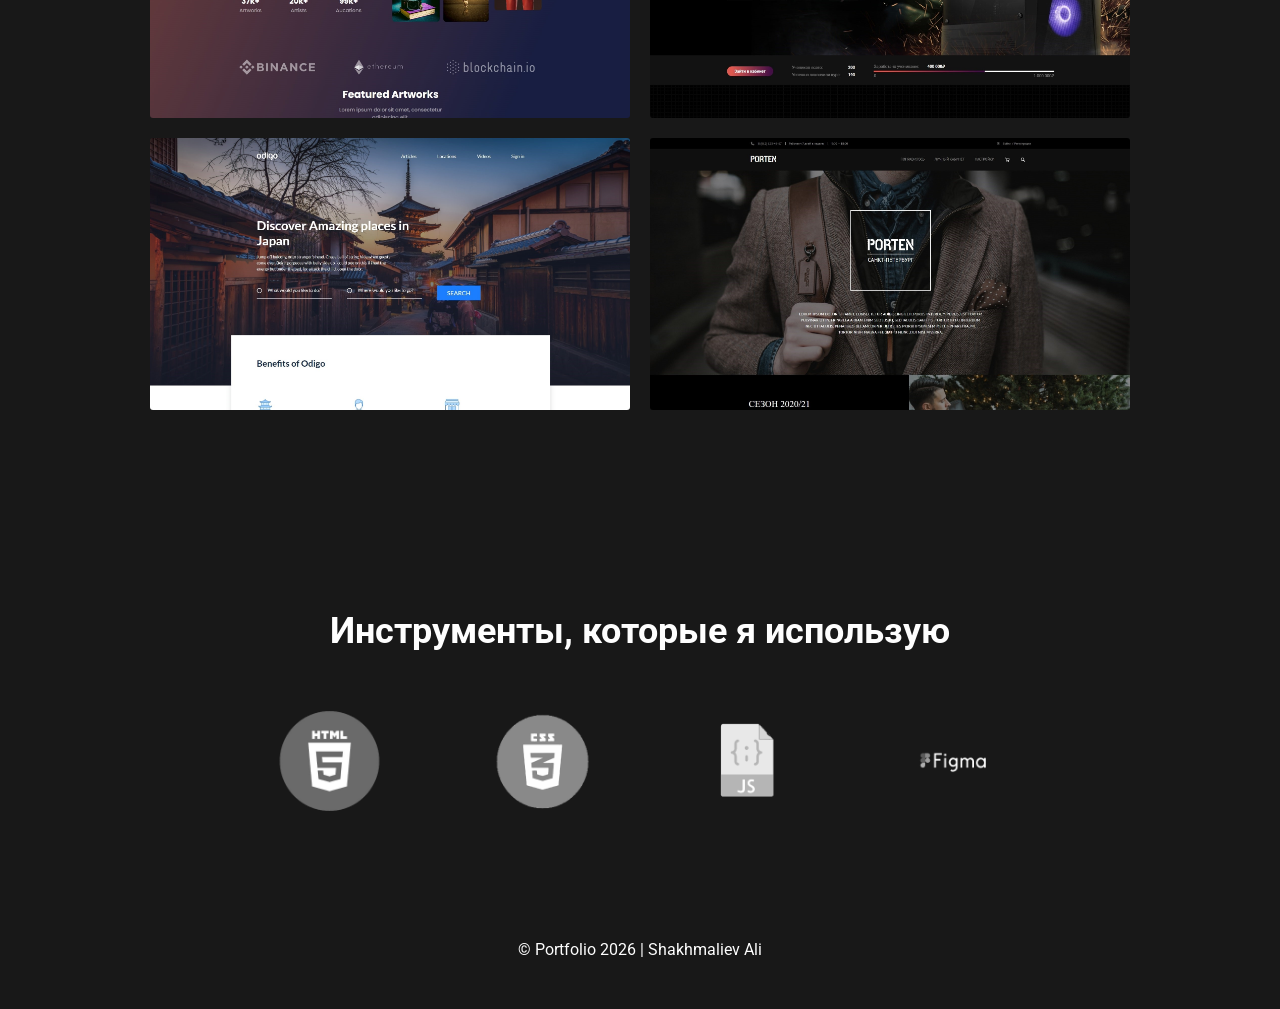
==== commit 2b567656: "Update index.html" ====
--- a/index.html
+++ b/index.html
@@ -84,12 +84,6 @@
                     <a href="https://ali1266.github.io/website_7/" target="_blank" class="portfolio__card">
                         <img src="image/5.jpg" alt="">
                     </a>
-                    <a href="https://ali1266.github.io/website_2/" target="_blank" class="portfolio__card">
-                        <img src="image/7.jpg" alt="">
-                    </a>
-                    <a href="https://ali1266.github.io/website_3/" target="_blank" class="portfolio__card">
-                        <img src="image/8.jpg" alt="">
-                    </a>
                 </div>
             </div>
         </section>
